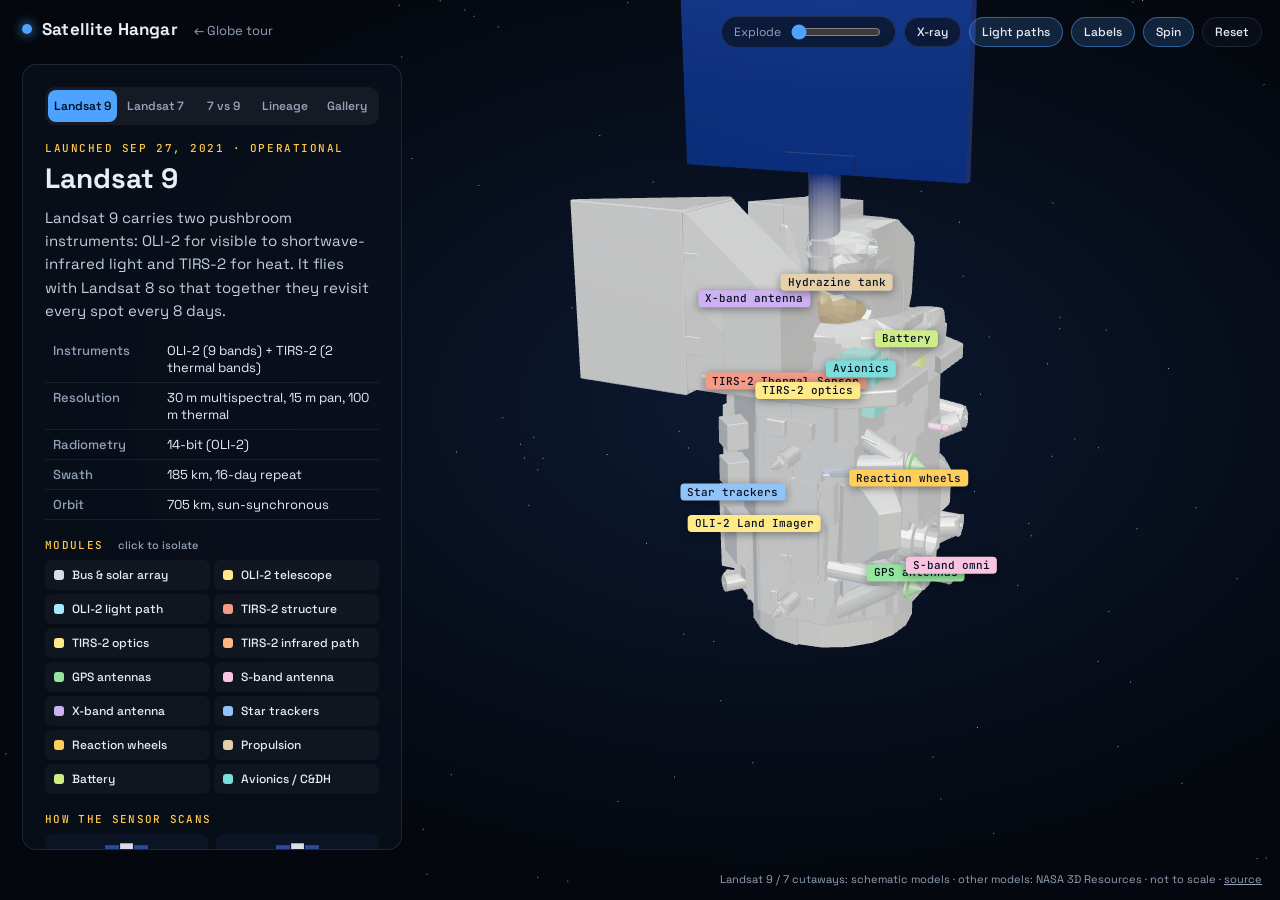
==== spacecraft.html @ c3d93f5b "Add 3D satellite hangar with Landsat 9/7 cutaways and NASA models - spacecraft.html: interactive cut" ====
<!doctype html>
<html lang="en">
<head>
  <meta charset="utf-8" />
  <meta name="viewport" content="width=device-width, initial-scale=1" />
  <title>Satellite Hangar</title>
  <meta name="description" content="Explore 3D models of Landsat 9 and Landsat 7: isolate instruments, explode the spacecraft, follow the light path, and compare whiskbroom and pushbroom sensors." />
  <link rel="preconnect" href="https://fonts.googleapis.com" />
  <link rel="preconnect" href="https://fonts.gstatic.com" crossorigin />
  <link href="https://fonts.googleapis.com/css2?family=Space+Grotesk:wght@400;500;600;700&family=JetBrains+Mono:wght@400;500&display=swap" rel="stylesheet" />
  <link rel="stylesheet" href="css/style.css" />
  <link rel="stylesheet" href="css/spacecraft.css" />
  <script type="importmap">
    { "imports": { "three": "./vendor/three.module.min.js" } }
  </script>
</head>
<body class="craft">
  <div id="scene" aria-label="3D model of a Landsat satellite"></div>
  <div id="labels" aria-hidden="true"></div>

  <header class="brand">
    <span class="brand-mark" aria-hidden="true"></span>
    <span class="brand-name">Satellite Hangar</span>
    <nav class="brand-nav"><a href="index.html#step=3">&larr; Globe tour</a></nav>
  </header>

  <aside class="panel">
    <div class="panel-inner">
      <div class="tabs" role="tablist">
        <button role="tab" data-view="landsat9">Landsat 9</button>
        <button role="tab" data-view="landsat7">Landsat 7</button>
        <button role="tab" data-view="compare">7 vs 9</button>
        <button role="tab" data-view="lineage">Lineage</button>
        <button role="tab" data-view="gallery">Gallery</button>
      </div>
      <div class="kicker" id="kicker"></div>
      <h1 id="title"></h1>
      <p id="body"></p>
      <div id="specs"></div>
      <h3 class="sub" id="modHead">Modules <span>click to isolate</span></h3>
      <div id="modules" class="modules"></div>
      <div id="modInfo" class="mod-info" hidden></div>
      <h3 class="sub">How the sensor scans</h3>
      <div class="scan">
        <figure><canvas id="scanWhisk" width="260" height="200"></canvas><figcaption><b>Whiskbroom</b> (ETM+): one mirror sweeps across the track</figcaption></figure>
        <figure><canvas id="scanPush" width="260" height="200"></canvas><figcaption><b>Pushbroom</b> (OLI-2): a line of detectors images the whole row</figcaption></figure>
      </div>
    </div>
  </aside>

  <div class="controls craft-controls">
    <label class="speed" title="Pull the spacecraft apart">
      <span>Explode</span>
      <input id="explode" type="range" min="0" max="1" step="0.01" value="0" />
    </label>
    <button id="xray" class="chip" aria-pressed="false">X-ray</button>
    <button id="paths" class="chip on" aria-pressed="true">Light paths</button>
    <button id="labelsToggle" class="chip on" aria-pressed="true">Labels</button>
    <button id="spin" class="chip on" aria-pressed="true">Spin</button>
    <button id="reset" class="chip">Reset</button>
  </div>

  <div id="loading" class="loading">Loading spacecraft…</div>
  <footer class="note">Landsat 9 / 7 cutaways: schematic models · other models: NASA 3D Resources · not to scale · <a href="https://github.com/ShaneM73/satellites" target="_blank" rel="noopener">source</a></footer>

  <script type="module" src="js/spacecraft.js"></script>
</body>
</html>
---- css/style.css ----
:root {
  --bg: #04070d;
  --panel: rgba(10, 16, 28, 0.82);
  --panel-border: rgba(140, 170, 220, 0.16);
  --text: #e8eef8;
  --muted: #93a2b8;
  --accent: #4da3ff;
  --accent-2: #ffc94d;
  --font: 'Space Grotesk', system-ui, sans-serif;
  --mono: 'JetBrains Mono', ui-monospace, monospace;
}

* { box-sizing: border-box; }
html, body { margin: 0; height: 100%; overflow: hidden; background: var(--bg); color: var(--text); font-family: var(--font); }
#scene { position: fixed; inset: 0; }
#scene canvas { display: block; touch-action: none; }

/* labels projected from 3D */
#labels { position: fixed; inset: 0; pointer-events: none; overflow: hidden; }
.sat-label {
  position: absolute; white-space: nowrap;
  font: 500 11px/1 var(--mono); color: var(--text); letter-spacing: 0.02em;
  padding: 3px 6px; border-radius: 4px; background: rgba(4, 8, 16, 0.6);
  border-left: 2px solid var(--c, #fff); transition: opacity .2s;
}

.brand { position: fixed; top: 18px; left: 22px; display: flex; align-items: baseline; gap: 10px; z-index: 5; pointer-events: none; }
.brand-mark { width: 10px; height: 10px; border-radius: 50%; background: var(--accent); box-shadow: 0 0 12px var(--accent); align-self: center; }
.brand-name { font-weight: 700; font-size: 17px; letter-spacing: 0.01em; }
.brand-sub { color: var(--muted); font-size: 13px; }

.panel {
  position: fixed; left: 22px; top: 64px; bottom: 50px; width: 380px; z-index: 4;
  display: flex; flex-direction: column; background: var(--panel); backdrop-filter: blur(10px);
  border: 1px solid var(--panel-border); border-radius: 14px; overflow: hidden;
}
.panel-inner { padding: 22px 22px 8px; overflow-y: auto; flex: 1; }
.kicker { font: 500 11px var(--mono); text-transform: uppercase; letter-spacing: 0.14em; color: var(--accent-2); }
.panel h1 { font-size: 28px; line-height: 1.1; margin: 8px 0 12px; font-weight: 700; }
.panel p { color: #c4cfdf; font-size: 15px; line-height: 1.55; margin: 0 0 14px; }
.hint { color: var(--muted) !important; font-size: 13px !important; }
.fade-in { animation: fade .45s ease both; }
@keyframes fade { from { opacity: 0; transform: translateY(6px); } to { opacity: 1; transform: none; } }

/* timeline */
.timeline { position: relative; margin: 8px 0 18px; padding-top: 4px; }
.timeline-track { position: relative; height: 2px; background: rgba(255,255,255,.15); margin: 26px 24px 44px; }
.tl-item { position: absolute; top: 0; transform: translateX(-50%); text-align: center; }
.tl-item::before { content: ''; position: absolute; left: 50%; top: -4px; width: 10px; height: 10px; border-radius: 50%; transform: translateX(-50%); background: var(--accent); box-shadow: 0 0 8px var(--accent); }
.tl-item.future::before { background: transparent; border: 2px solid var(--accent-2); box-shadow: none; }
.tl-year { position: absolute; bottom: 10px; left: 50%; transform: translateX(-50%); font: 500 10px var(--mono); color: var(--muted); }
.tl-name { position: absolute; top: 12px; left: 50%; transform: translateX(-50%) rotate(0); font-size: 11px; white-space: nowrap; color: #d6deea; }
.tl-item:nth-child(even) .tl-name { top: 26px; }

/* EOS end-of-life bars */
.bars { margin: 4px 0 18px; }
.bar-row { display: grid; grid-template-columns: 48px 1fr; align-items: center; gap: 8px; margin: 6px 0; font-size: 12px; }
.bar-track { position: relative; height: 14px; background: rgba(255,255,255,.06); border-radius: 3px; }
.bar-fill { position: absolute; top: 0; bottom: 0; border-radius: 3px; background: linear-gradient(90deg, #2c6bb3, var(--accent)); }
.bar-tail { position: absolute; top: 0; bottom: 0; border-radius: 0 3px 3px 0; background: repeating-linear-gradient(45deg, rgba(255,201,77,.55) 0 4px, rgba(255,201,77,.2) 4px 8px); }
.bar-now { position: absolute; top: -4px; bottom: -4px; width: 1px; background: #fff; }
.bar-axis { display: grid; grid-template-columns: 48px 1fr; gap: 8px; font: 10px var(--mono); color: var(--muted); }
.bar-axis div { display: flex; justify-content: space-between; }
.legend-inline { font-size: 11px; color: var(--muted); margin-top: 6px; }
.legend-inline i { display: inline-block; width: 10px; height: 10px; vertical-align: -1px; margin: 0 4px 0 10px; border-radius: 2px; }

/* facts */
.facts { display: grid; gap: 8px; margin: 4px 0 16px; }
.fact { display: grid; grid-template-columns: 120px 1fr; gap: 10px; font-size: 13px; padding: 8px 10px; border-radius: 8px; background: rgba(255,255,255,.04); }
.fact b { font-weight: 600; }
.fact span { color: var(--muted); }

/* satellite list */
.sat-list { display: flex; flex-wrap: wrap; gap: 6px; margin-bottom: 12px; }
.sat-pill { border: 1px solid var(--panel-border); background: rgba(255,255,255,.03); color: var(--text); font: 500 12px var(--font);
  padding: 5px 10px 5px 8px; border-radius: 999px; cursor: pointer; display: inline-flex; align-items: center; gap: 6px; }
.sat-pill:hover, .sat-pill:focus-visible { background: rgba(255,255,255,.1); outline: none; }
.sat-pill i { width: 8px; height: 8px; border-radius: 50%; background: var(--c); box-shadow: 0 0 6px var(--c); }

/* filters */
.filters { display: flex; flex-wrap: wrap; gap: 6px; margin-bottom: 14px; }

/* resolution comparator */
.res { margin: 4px 0 16px; }
.res canvas { width: 100%; max-width: 260px; margin: 0 auto; aspect-ratio: 1; border-radius: 10px; image-rendering: pixelated; display: block; background: #222; }
.res-tabs { display: flex; gap: 4px; margin-top: 8px; flex-wrap: wrap; }
.res-tabs button { flex: 1; min-width: 70px; }
.res-cap { font-size: 12px; color: var(--muted); margin-top: 6px; }

.stepper { display: flex; align-items: center; gap: 10px; padding: 12px 16px; border-top: 1px solid var(--panel-border); }
.dots { flex: 1; display: flex; justify-content: center; gap: 6px; flex-wrap: wrap; }
.dot { width: 8px; height: 8px; border-radius: 50%; border: 0; padding: 0; background: rgba(255,255,255,.22); cursor: pointer; }
.dot.active { background: var(--accent-2); width: 22px; border-radius: 4px; }
.nav-btn { font: 600 14px var(--font); color: var(--text); background: rgba(255,255,255,.07); border: 1px solid var(--panel-border); border-radius: 8px; padding: 9px 14px; cursor: pointer; }
.nav-btn.primary { background: var(--accent); color: #031021; border-color: transparent; }
.nav-btn:disabled { opacity: .35; cursor: default; }

.chip { font: 500 12px var(--font); color: var(--text); background: rgba(10,16,28,.7); border: 1px solid var(--panel-border); border-radius: 999px; padding: 6px 12px; cursor: pointer; }
.chip.on { background: rgba(77,163,255,.18); border-color: rgba(77,163,255,.5); }
.chip i { display: inline-block; width: 8px; height: 8px; border-radius: 50%; background: var(--c); margin-right: 6px; }

.controls { position: fixed; top: 16px; right: 18px; z-index: 5; display: flex; gap: 8px; align-items: center; }
.speed { display: flex; align-items: center; gap: 8px; font-size: 12px; color: var(--muted); background: rgba(10,16,28,.7); border: 1px solid var(--panel-border); border-radius: 999px; padding: 5px 12px; }
.speed input { width: 80px; accent-color: var(--accent); }
.speed output { font-family: var(--mono); color: var(--text); min-width: 44px; }

.card { position: fixed; right: 18px; top: 64px; width: 320px; z-index: 6; background: var(--panel); backdrop-filter: blur(10px);
  border: 1px solid var(--panel-border); border-radius: 14px; padding: 18px 18px 14px; animation: fade .25s ease both; }
.card[hidden] { display: none; }
.card h2 { margin: 6px 0 8px; font-size: 20px; }
.card p { margin: 0 0 12px; font-size: 14px; line-height: 1.5; color: #c4cfdf; }
.card dl { display: grid; grid-template-columns: 76px 1fr; gap: 6px 10px; margin: 0; font-size: 13px; }
.card dt { color: var(--muted); }
.card dd { margin: 0; }
.card-agency { font: 500 11px var(--mono); text-transform: uppercase; letter-spacing: .12em; color: var(--c, var(--accent)); }
.card-close { position: absolute; top: 8px; right: 10px; background: none; border: 0; color: var(--muted); font-size: 22px; cursor: pointer; }

.loading { position: fixed; inset: 0; display: grid; place-items: center; font: 500 14px var(--mono); color: var(--muted); background: var(--bg); z-index: 20; transition: opacity .6s; }
.loading.done { opacity: 0; pointer-events: none; }
.note { position: fixed; right: 18px; bottom: 14px; font-size: 11px; color: var(--muted); z-index: 3; }
.note a { color: var(--muted); }

@media (max-width: 760px) {
  .brand-sub { display: none; }
  .brand { top: 14px; left: 16px; }
  .controls { top: 10px; right: 10px; gap: 6px; }
  .speed input { width: 56px; }
  .speed span { display: none; }
  .speed { display: none; }
  .panel { left: 8px; right: 8px; top: auto; bottom: 8px; width: auto; max-height: 48vh; }
  .panel-inner { padding: 16px 16px 4px; }
  .panel h1 { font-size: 22px; margin: 6px 0 8px; }
  .panel p { font-size: 14px; }
  .card { left: 8px; right: 8px; top: 56px; width: auto; }
  .note { display: none; }
  .fact { grid-template-columns: 100px 1fr; }
  .res canvas { max-width: 200px; }
}

.brand-nav { pointer-events: auto; margin-left: 6px; font-size: 13px; }
.brand-nav a { color: var(--muted); text-decoration: none; }
.brand-nav a:hover { color: var(--text); }
.card-link, .step-link { display: inline-block; margin-top: 12px; font: 600 13px var(--font); color: #031021; background: var(--accent); padding: 8px 12px; border-radius: 8px; text-decoration: none; }
.step-link { margin: 0 0 16px; }
.card-link[hidden] { display: none; }
@media (max-width: 760px) { body:not(.craft) .brand-nav { display: none; } }
---- css/spacecraft.css ----
body.craft { background: radial-gradient(ellipse at 60% 45%, #0d1a33 0%, #04070d 70%); }

.tabs { display: flex; gap: 4px; padding: 3px; background: rgba(255,255,255,.05); border-radius: 10px; margin-bottom: 16px; }
.tabs button { flex: 1; font: 600 12px var(--font); white-space: nowrap; color: var(--muted); background: none; border: 0; padding: 8px 6px; border-radius: 8px; cursor: pointer; }
.tabs button[aria-selected="true"] { background: var(--accent); color: #031021; }

.sub { font: 500 11px var(--mono); text-transform: uppercase; letter-spacing: .12em; color: var(--accent-2); margin: 18px 0 8px; }
.sub span { color: var(--muted); text-transform: none; letter-spacing: 0; margin-left: 6px; font-family: var(--font); }

.spec { width: 100%; border-collapse: collapse; font-size: 13px; margin: 2px 0 6px; }
.spec th, .spec td { text-align: left; padding: 6px 8px; border-bottom: 1px solid rgba(255,255,255,.07); vertical-align: top; }
.spec th { color: var(--muted); font-weight: 500; width: 34%; }
.spec thead th { color: var(--text); font-weight: 600; }

.modules { display: grid; grid-template-columns: 1fr 1fr; gap: 4px; }
.mod { display: flex; align-items: center; gap: 8px; text-align: left; font: 500 12px var(--font); color: var(--text); background: rgba(255,255,255,.03);
  border: 1px solid transparent; border-radius: 7px; padding: 6px 8px; cursor: pointer; }
.mod:hover { background: rgba(255,255,255,.08); }
.mod.active { border-color: var(--c); background: rgba(255,255,255,.1); }
.mod i { width: 10px; height: 10px; border-radius: 3px; background: var(--c); flex: none; }
.mod-info { margin-top: 10px; padding: 10px 12px; border-radius: 8px; background: rgba(255,255,255,.05); border-left: 3px solid var(--c, var(--accent)); font-size: 13px; line-height: 1.5; color: #c4cfdf; }
.mod-info b { color: var(--text); display: block; margin-bottom: 2px; }

.scan { display: grid; grid-template-columns: 1fr 1fr; gap: 8px; }
.scan figure { margin: 0; }
.scan canvas { width: 100%; border-radius: 8px; background: #0b1424; display: block; }
.scan figcaption { font-size: 11px; color: var(--muted); margin-top: 4px; line-height: 1.4; }
.scan b { color: var(--text); font-weight: 600; }

.craft-controls { flex-wrap: wrap; justify-content: flex-end; max-width: calc(100vw - 440px); }
.craft-controls .speed input { width: 90px; }

.part-label { position: absolute; left: 0; top: 0; white-space: nowrap; font: 500 11px/1 var(--mono); color: #0b1020; padding: 3px 7px; border-radius: 4px;
  background: var(--c, #ffd54a); transition: opacity .15s; box-shadow: 0 2px 8px rgba(0,0,0,.4); }
.part-label.minor { background: rgba(8,14,26,.85); color: var(--text); border-left: 2px solid var(--c, #ffd54a); }

@media (max-width: 760px) {
  .craft-controls { max-width: none; left: 8px; top: 48px; right: 8px; justify-content: flex-start; }
  .craft-controls .speed { display: flex; }
  .craft-controls .speed span { display: inline; }
  .modules { grid-template-columns: 1fr 1fr; }
  .brand-nav { font-size: 12px; }
}

.model-tag { position: absolute; left: 0; top: 0; text-align: center; font: 500 12px var(--font); color: var(--text); white-space: nowrap; transition: opacity .2s; }
.model-tag b { display: block; font: 600 11px var(--mono); color: var(--accent-2); letter-spacing: .08em; }
.credit { font-size: 12px; color: var(--muted); margin: 10px 0 0; }
.credit a { color: var(--muted); }
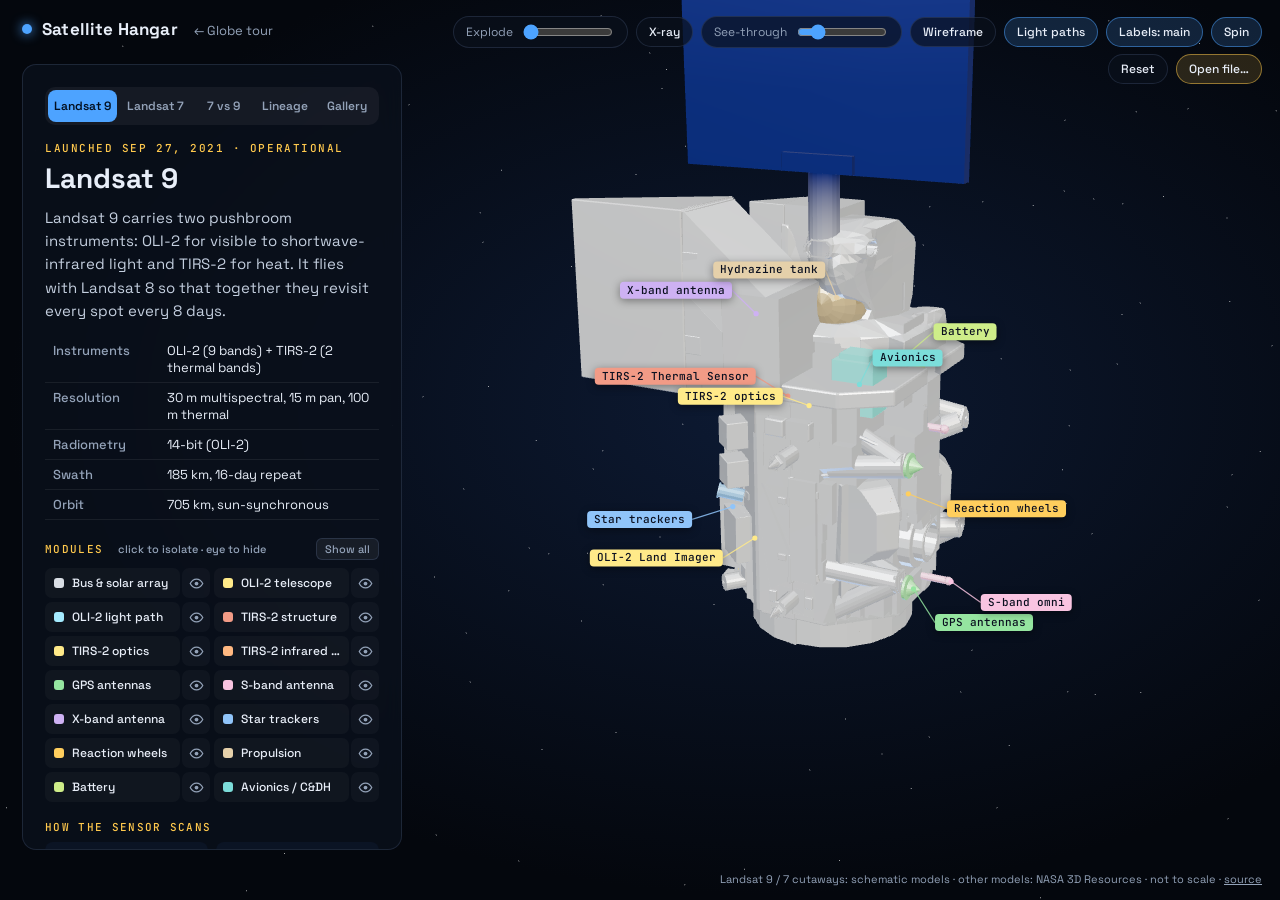
==== commit 6dc2a24a: "Hangar: bring back the original viewer's inspection tools - X-ray plus a See-through slider to revea" ====
--- a/spacecraft.html
+++ b/spacecraft.html
@@ -4,7 +4,7 @@
   <meta charset="utf-8" />
   <meta name="viewport" content="width=device-width, initial-scale=1" />
   <title>Satellite Hangar</title>
-  <meta name="description" content="Explore 3D models of Landsat 9 and Landsat 7: isolate instruments, explode the spacecraft, follow the light path, and compare whiskbroom and pushbroom sensors." />
+  <meta name="description" content="Inspect 3D satellite models: see internal structure with X-ray and transparency, isolate and label modules, explode the spacecraft, and open your own .glb or .stl files." />
   <link rel="preconnect" href="https://fonts.googleapis.com" />
   <link rel="preconnect" href="https://fonts.gstatic.com" crossorigin />
   <link href="https://fonts.googleapis.com/css2?family=Space+Grotesk:wght@400;500;600;700&family=JetBrains+Mono:wght@400;500&display=swap" rel="stylesheet" />
@@ -16,7 +16,10 @@
 </head>
 <body class="craft">
   <div id="scene" aria-label="3D model of a Landsat satellite"></div>
+  <svg id="leaders" aria-hidden="true"></svg>
   <div id="labels" aria-hidden="true"></div>
+  <div id="hoverTip" class="hover-tip" aria-hidden="true"></div>
+  <div class="drop-hint" aria-hidden="true"><div>Drop .glb, .gltf or .stl files to inspect them</div></div>
 
   <header class="brand">
     <span class="brand-mark" aria-hidden="true"></span>
@@ -37,9 +40,12 @@
       <h1 id="title"></h1>
       <p id="body"></p>
       <div id="specs"></div>
-      <h3 class="sub" id="modHead">Modules <span>click to isolate</span></h3>
-      <div id="modules" class="modules"></div>
-      <div id="modInfo" class="mod-info" hidden></div>
+      <div id="picker" hidden></div>
+      <section id="partsSection">
+        <div class="sub-row"><h3 class="sub" id="modHead">Modules</h3><button id="showAll" class="mini">Show all</button></div>
+        <div id="modInfo" class="mod-info" hidden></div>
+        <div id="modules" class="parts"></div>
+      </section>
       <h3 class="sub">How the sensor scans</h3>
       <div class="scan">
         <figure><canvas id="scanWhisk" width="260" height="200"></canvas><figcaption><b>Whiskbroom</b> (ETM+): one mirror sweeps across the track</figcaption></figure>
@@ -54,10 +60,17 @@
       <input id="explode" type="range" min="0" max="1" step="0.01" value="0" />
     </label>
     <button id="xray" class="chip" aria-pressed="false">X-ray</button>
+    <label class="speed" title="How see-through ghosted parts are">
+      <span>See-through</span>
+      <input id="see" type="range" min="0.02" max="0.6" step="0.01" value="0.12" />
+    </label>
+    <button id="wire" class="chip" aria-pressed="false">Wireframe</button>
     <button id="paths" class="chip on" aria-pressed="true">Light paths</button>
-    <button id="labelsToggle" class="chip on" aria-pressed="true">Labels</button>
+    <button id="labelsToggle" class="chip on">Labels: main</button>
     <button id="spin" class="chip on" aria-pressed="true">Spin</button>
     <button id="reset" class="chip">Reset</button>
+    <button id="openFile" class="chip accent" title="Open your own .glb, .gltf or .stl (stays in your browser)">Open file…</button>
+    <input type="file" id="fileInput" accept=".glb,.gltf,.stl" multiple hidden />
   </div>
 
   <div id="loading" class="loading">Loading spacecraft…</div>
--- a/css/spacecraft.css
+++ b/css/spacecraft.css
@@ -27,7 +27,7 @@
 .scan figcaption { font-size: 11px; color: var(--muted); margin-top: 4px; line-height: 1.4; }
 .scan b { color: var(--text); font-weight: 600; }
 
-.craft-controls { flex-wrap: wrap; justify-content: flex-end; max-width: calc(100vw - 440px); }
+.craft-controls { flex-wrap: wrap; justify-content: flex-end; max-width: calc(100vw - 440px); row-gap: 6px; }
 .craft-controls .speed input { width: 90px; }
 
 .part-label { position: absolute; left: 0; top: 0; white-space: nowrap; font: 500 11px/1 var(--mono); color: #0b1020; padding: 3px 7px; border-radius: 4px;
@@ -35,7 +35,9 @@
 .part-label.minor { background: rgba(8,14,26,.85); color: var(--text); border-left: 2px solid var(--c, #ffd54a); }
 
 @media (max-width: 760px) {
-  .craft-controls { max-width: none; left: 8px; top: 48px; right: 8px; justify-content: flex-start; }
+  .craft-controls { max-width: none; left: 8px; top: 48px; right: 8px; justify-content: flex-start; flex-wrap: nowrap; overflow-x: auto; scrollbar-width: none; padding-bottom: 2px; }
+  .craft-controls > * { flex: none; }
+  .craft-controls .speed input { width: 70px; }
   .craft-controls .speed { display: flex; }
   .craft-controls .speed span { display: inline; }
   .modules { grid-template-columns: 1fr 1fr; }
@@ -46,3 +48,35 @@
 .model-tag b { display: block; font: 600 11px var(--mono); color: var(--accent-2); letter-spacing: .08em; }
 .credit { font-size: 12px; color: var(--muted); margin: 10px 0 0; }
 .credit a { color: var(--muted); }
+
+/* parts list with show/hide */
+.sub-row { display: flex; align-items: center; justify-content: space-between; gap: 8px; margin: 18px 0 8px; }
+.sub-row .sub { margin: 0; }
+.mini { white-space: nowrap; flex: none; font: 500 11px var(--font); color: var(--muted); background: rgba(255,255,255,.06); border: 1px solid var(--panel-border); border-radius: 6px; padding: 3px 8px; cursor: pointer; }
+.mini:hover { color: var(--text); }
+.parts { display: grid; grid-template-columns: 1fr 1fr; gap: 4px; }
+.mod-row { display: flex; align-items: stretch; gap: 2px; min-width: 0; }
+.mod-row .mod { flex: 1; min-width: 0; }
+.mod-row .mod span { overflow: hidden; text-overflow: ellipsis; white-space: nowrap; }
+.eye { flex: none; width: 28px; display: grid; place-items: center; background: rgba(255,255,255,.03); border: 0; border-radius: 7px; color: var(--muted); cursor: pointer; }
+.eye:hover { color: var(--text); background: rgba(255,255,255,.08); }
+.eye.off { color: #ff7a7a; }
+.mod-info { margin: 0 0 8px; }
+.chip.accent { background: rgba(255,201,77,.15); border-color: rgba(255,201,77,.5); }
+.chip[hidden] { display: none; }
+
+/* callouts */
+#leaders { position: fixed; inset: 0; width: 100vw; height: 100vh; pointer-events: none; z-index: 1; }
+#leaders line { stroke-width: 1.2; opacity: .85; }
+#labels { z-index: 2; }
+.part-label { transform-origin: left center; }
+.hover-tip { position: fixed; left: 0; top: 0; z-index: 7; pointer-events: none; font: 600 12px var(--font); color: #0b1020; background: var(--c, #ffd54a); padding: 4px 8px; border-radius: 5px; opacity: 0; transition: opacity .12s; white-space: nowrap; box-shadow: 0 2px 10px rgba(0,0,0,.5); }
+
+/* drag & drop */
+.drop-hint { position: fixed; inset: 0; z-index: 30; display: none; place-items: center; background: rgba(5,10,25,.78); }
+.drop-hint div { border: 2px dashed #6fb8ff; border-radius: 14px; padding: 36px 44px; font: 600 16px var(--font); color: #cfe8ff; background: rgba(12,24,48,.9); }
+body.dragging .drop-hint { display: grid; }
+
+@media (max-width: 760px) {
+  .parts { grid-template-columns: 1fr; }
+}
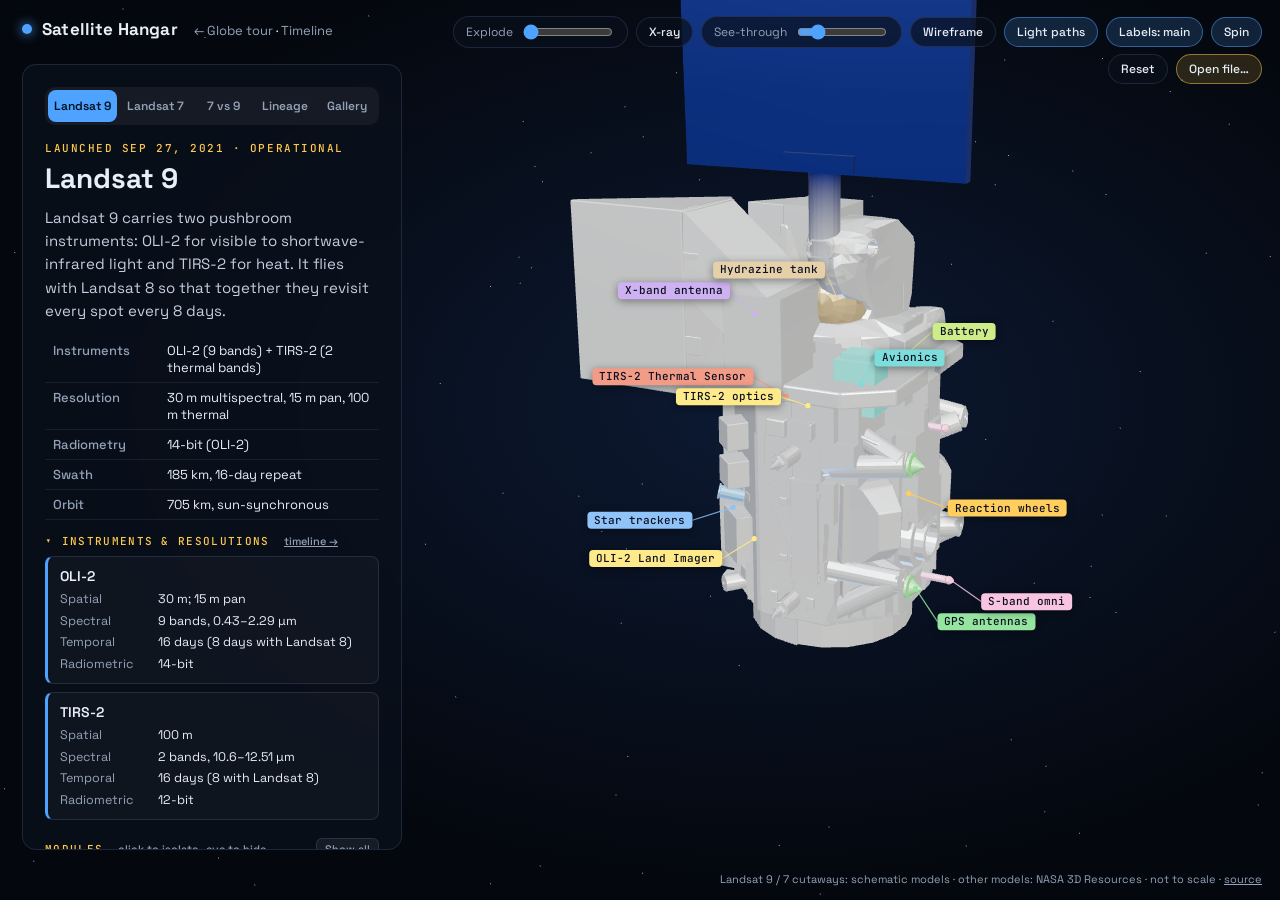
==== commit 7e98c65a: "Add mission timeline and instrument resolutions - timeline.html: 70 missions 1957-2031 in operator l" ====
--- a/spacecraft.html
+++ b/spacecraft.html
@@ -24,7 +24,7 @@
   <header class="brand">
     <span class="brand-mark" aria-hidden="true"></span>
     <span class="brand-name">Satellite Hangar</span>
-    <nav class="brand-nav"><a href="index.html#step=3">&larr; Globe tour</a></nav>
+    <nav class="brand-nav"><a href="index.html#step=3">&larr; Globe tour</a> · <a href="timeline.html">Timeline</a></nav>
   </header>
 
   <aside class="panel">
@@ -40,6 +40,7 @@
       <h1 id="title"></h1>
       <p id="body"></p>
       <div id="specs"></div>
+      <details id="instWrap" class="inst-wrap" open><summary>Instruments &amp; resolutions</summary><div id="instList"></div></details>
       <div id="picker" hidden></div>
       <section id="partsSection">
         <div class="sub-row"><h3 class="sub" id="modHead">Modules</h3><button id="showAll" class="mini">Show all</button></div>
--- a/css/style.css
+++ b/css/style.css
@@ -144,3 +144,19 @@
 .step-link { margin: 0 0 16px; }
 .card-link[hidden] { display: none; }
 @media (max-width: 760px) { body:not(.craft) .brand-nav { display: none; } }
+
+/* instrument cards (shared with globe cards and the hangar) */
+.inst { border: 1px solid var(--panel-border); border-left: 3px solid var(--c, var(--accent)); border-radius: 8px; padding: 10px 12px; margin-bottom: 8px; background: rgba(255,255,255,.03); }
+.inst-name { font-weight: 600; font-size: 14px; margin-bottom: 6px; }
+.inst dl { display: grid; grid-template-columns: 88px 1fr; gap: 4px 10px; margin: 0; font-size: 12.5px; line-height: 1.4; }
+.inst dt { color: var(--muted); }
+.inst dd { margin: 0; }
+
+
+.inst-wrap summary { cursor: pointer; font: 500 11px var(--mono); text-transform: uppercase; letter-spacing: .12em; color: var(--accent-2); margin: 14px 0 8px; list-style: none; }
+.inst-wrap summary::-webkit-details-marker { display: none; }
+.inst-wrap summary::before { content: '▸ '; }
+.inst-wrap[open] summary::before { content: '▾ '; }
+.inst-wrap summary a { color: var(--muted); text-transform: none; letter-spacing: 0; font-family: var(--font); margin-left: 6px; }
+.card { max-height: calc(100vh - 90px); overflow-y: auto; }
+.card .inst dl { grid-template-columns: 78px 1fr; font-size: 12px; }
--- a/css/spacecraft.css
+++ b/css/spacecraft.css
@@ -80,3 +80,10 @@
 @media (max-width: 760px) {
   .parts { grid-template-columns: 1fr; }
 }
+
+/* lineage: inspect one */
+.mod small { margin-left: auto; color: var(--muted); font: 500 10px var(--mono); }
+.back-link { font: 600 13px var(--font); color: var(--accent); background: none; border: 0; padding: 0; cursor: pointer; margin: 4px 0 8px; }
+.back-link:hover { text-decoration: underline; }
+.lineage-nav { display: flex; gap: 4px; margin-bottom: 4px; }
+.lineage-nav .mini.on { color: #031021; background: var(--accent-2); border-color: transparent; }
